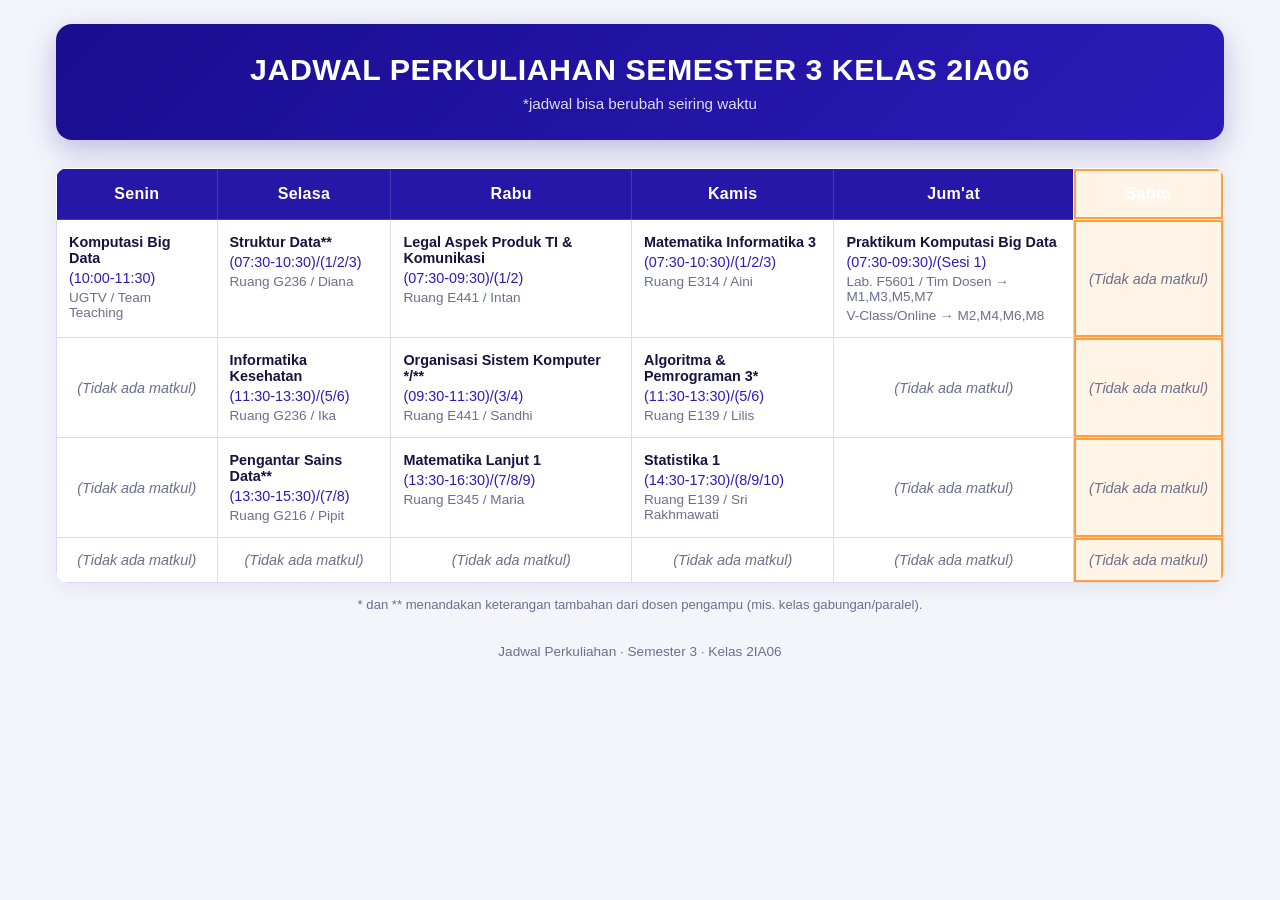
==== index.html @ eb7e52fe "Initial commit via Netlify [skip ci]" ====
<!doctype html>
<html lang="id">
<head>
  <meta charset="UTF-8" />
  <meta name="viewport" content="width=device-width, initial-scale=1.0" />
  <title>Jadwal Perkuliahan Semester 3 - Kelas 2IA06</title>
  <meta name="description" content="Jadwal perkuliahan Semester 3 Kelas 2IA06 - Senin sampai Sabtu" />
  <link rel="stylesheet" href="styles.css" />
</head>
<body>
  <div class="page">
    <header class="hero">
      <h1>JADWAL PERKULIAHAN SEMESTER 3 KELAS 2IA06</h1>
      <p class="hero-note">*jadwal bisa berubah seiring waktu</p>
    </header>

    <main>
      <!-- Desktop / tablet table view -->
      <div class="table-wrap">
        <table class="schedule-table" id="schedule-table">
          <thead>
            <tr>
              <th data-day="senin">Senin</th>
              <th data-day="selasa">Selasa</th>
              <th data-day="rabu">Rabu</th>
              <th data-day="kamis">Kamis</th>
              <th data-day="jumat">Jum'at</th>
              <th data-day="sabtu">Sabtu</th>
            </tr>
          </thead>
          <tbody>
            <tr>
              <td data-day="senin" data-day-label="Senin">
                <div class="course">
                  <span class="course-name">Komputasi Big Data</span>
                  <span class="course-time">(10:00-11:30)</span>
                  <span class="course-room">UGTV / Team Teaching</span>
                </div>
              </td>
              <td data-day="selasa" data-day-label="Selasa">
                <div class="course">
                  <span class="course-name">Struktur Data**</span>
                  <span class="course-time">(07:30-10:30)/(1/2/3)</span>
                  <span class="course-room">Ruang G236 / Diana</span>
                </div>
              </td>
              <td data-day="rabu" data-day-label="Rabu">
                <div class="course">
                  <span class="course-name">Legal Aspek Produk TI &amp; Komunikasi</span>
                  <span class="course-time">(07:30-09:30)/(1/2)</span>
                  <span class="course-room">Ruang E441 / Intan</span>
                </div>
              </td>
              <td data-day="kamis" data-day-label="Kamis">
                <div class="course">
                  <span class="course-name">Matematika Informatika 3</span>
                  <span class="course-time">(07:30-10:30)/(1/2/3)</span>
                  <span class="course-room">Ruang E314 / Aini</span>
                </div>
              </td>
              <td data-day="jumat" data-day-label="Jum'at">
                <div class="course">
                  <span class="course-name">Praktikum Komputasi Big Data</span>
                  <span class="course-time">(07:30-09:30)/(Sesi 1)</span>
                  <span class="course-room">Lab. F5601 / Tim Dosen &rarr; M1,M3,M5,M7</span>
                  <span class="course-room">V-Class/Online &rarr; M2,M4,M6,M8</span>
                </div>
              </td>
              <td data-day="sabtu" data-day-label="Sabtu" class="empty">(Tidak ada matkul)</td>
            </tr>
            <tr>
              <td data-day="senin" data-day-label="Senin" class="empty">(Tidak ada matkul)</td>
              <td data-day="selasa" data-day-label="Selasa">
                <div class="course">
                  <span class="course-name">Informatika Kesehatan</span>
                  <span class="course-time">(11:30-13:30)/(5/6)</span>
                  <span class="course-room">Ruang G236 / Ika</span>
                </div>
              </td>
              <td data-day="rabu" data-day-label="Rabu">
                <div class="course">
                  <span class="course-name">Organisasi Sistem Komputer */**</span>
                  <span class="course-time">(09:30-11:30)/(3/4)</span>
                  <span class="course-room">Ruang E441 / Sandhi</span>
                </div>
              </td>
              <td data-day="kamis" data-day-label="Kamis">
                <div class="course">
                  <span class="course-name">Algoritma &amp; Pemrograman 3*</span>
                  <span class="course-time">(11:30-13:30)/(5/6)</span>
                  <span class="course-room">Ruang E139 / Lilis</span>
                </div>
              </td>
              <td data-day="jumat" data-day-label="Jum'at" class="empty">(Tidak ada matkul)</td>
              <td data-day="sabtu" data-day-label="Sabtu" class="empty">(Tidak ada matkul)</td>
            </tr>
            <tr>
              <td data-day="senin" data-day-label="Senin" class="empty">(Tidak ada matkul)</td>
              <td data-day="selasa" data-day-label="Selasa">
                <div class="course">
                  <span class="course-name">Pengantar Sains Data**</span>
                  <span class="course-time">(13:30-15:30)/(7/8)</span>
                  <span class="course-room">Ruang G216 / Pipit</span>
                </div>
              </td>
              <td data-day="rabu" data-day-label="Rabu">
                <div class="course">
                  <span class="course-name">Matematika Lanjut 1</span>
                  <span class="course-time">(13:30-16:30)/(7/8/9)</span>
                  <span class="course-room">Ruang E345 / Maria</span>
                </div>
              </td>
              <td data-day="kamis" data-day-label="Kamis">
                <div class="course">
                  <span class="course-name">Statistika 1</span>
                  <span class="course-time">(14:30-17:30)/(8/9/10)</span>
                  <span class="course-room">Ruang E139 / Sri Rakhmawati</span>
                </div>
              </td>
              <td data-day="jumat" data-day-label="Jum'at" class="empty">(Tidak ada matkul)</td>
              <td data-day="sabtu" data-day-label="Sabtu" class="empty">(Tidak ada matkul)</td>
            </tr>
            <tr>
              <td data-day="senin" data-day-label="Senin" class="empty">(Tidak ada matkul)</td>
              <td data-day="selasa" data-day-label="Selasa" class="empty">(Tidak ada matkul)</td>
              <td data-day="rabu" data-day-label="Rabu" class="empty">(Tidak ada matkul)</td>
              <td data-day="kamis" data-day-label="Kamis" class="empty">(Tidak ada matkul)</td>
              <td data-day="jumat" data-day-label="Jum'at" class="empty">(Tidak ada matkul)</td>
              <td data-day="sabtu" data-day-label="Sabtu" class="empty">(Tidak ada matkul)</td>
            </tr>
          </tbody>
        </table>
      </div>

      <p class="legend">* dan ** menandakan keterangan tambahan dari dosen pengampu (mis. kelas gabungan/paralel).</p>
    </main>

    <footer class="site-footer">
      <p>Jadwal Perkuliahan &middot; Semester 3 &middot; Kelas 2IA06</p>
    </footer>
  </div>

  <script src="script.js"></script>
</body>
</html>
---- styles.css ----
:root {
  --navy-dark: #1a0d8f;
  --navy: #2a1bb8;
  --navy-header: #2617a8;
  --ink: #17123f;
  --bg: #f4f5fb;
  --card-bg: #ffffff;
  --border: #d9dcef;
  --muted: #6b6f8d;
  --accent: #ff9f43;
  --today-bg: #fff4e6;
  --today-border: #ff9f43;
}

* {
  box-sizing: border-box;
}

body {
  margin: 0;
  font-family: "Segoe UI", Roboto, Helvetica, Arial, sans-serif;
  background: var(--bg);
  color: var(--ink);
}

.page {
  max-width: 1200px;
  margin: 0 auto;
  padding: 24px 16px 60px;
}

.hero {
  background: linear-gradient(135deg, var(--navy-dark), var(--navy));
  color: #fff;
  text-align: center;
  padding: 28px 20px;
  border-radius: 16px;
  box-shadow: 0 10px 30px rgba(26, 13, 143, 0.25);
}

.hero h1 {
  margin: 0 0 8px;
  font-size: clamp(1.1rem, 3vw, 1.9rem);
  letter-spacing: 0.5px;
}

.hero-note {
  margin: 0;
  font-size: 0.95rem;
  opacity: 0.85;
}

.table-wrap {
  margin-top: 28px;
  overflow-x: auto;
  border-radius: 12px;
  box-shadow: 0 4px 20px rgba(20, 15, 80, 0.08);
}

.schedule-table {
  width: 100%;
  border-collapse: collapse;
  background: var(--card-bg);
  min-width: 900px;
}

.schedule-table th {
  background: var(--navy-header);
  color: #fff;
  padding: 16px 12px;
  font-size: 1rem;
  letter-spacing: 0.3px;
  border: 1px solid rgba(255, 255, 255, 0.15);
}

.schedule-table td {
  border: 1px solid var(--border);
  padding: 14px 12px;
  vertical-align: top;
  font-size: 0.9rem;
  min-width: 150px;
}

.schedule-table td.empty {
  text-align: center;
  color: var(--muted);
  font-style: italic;
  vertical-align: middle;
}

.course {
  display: flex;
  flex-direction: column;
  gap: 4px;
}

.course-name {
  font-weight: 600;
  color: var(--ink);
}

.course-time {
  color: var(--navy);
  font-weight: 500;
}

.course-room {
  color: var(--muted);
  font-size: 0.85rem;
}

.schedule-table th.today,
.schedule-table td.today {
  background: var(--today-bg);
  box-shadow: inset 0 0 0 2px var(--today-border);
}

.legend {
  margin-top: 14px;
  font-size: 0.82rem;
  color: var(--muted);
  text-align: center;
}

.site-footer {
  margin-top: 32px;
  text-align: center;
  color: var(--muted);
  font-size: 0.85rem;
}

/* Mobile: stack as cards */
@media (max-width: 720px) {
  .table-wrap {
    overflow-x: visible;
  }

  .schedule-table {
    min-width: 0;
    display: block;
  }

  .schedule-table thead {
    display: none;
  }

  .schedule-table tbody {
    display: block;
  }

  .schedule-table tr {
    display: block;
    margin-bottom: 18px;
  }

  .schedule-table tr:first-child td:first-child {
    border-top-left-radius: 10px;
    border-top-right-radius: 10px;
  }

  .schedule-table td {
    display: block;
    width: 100%;
    border-left: 4px solid var(--navy);
    border-bottom: none;
  }

  .schedule-table td.today {
    border-left-color: var(--today-border);
  }

  .schedule-table td::before {
    content: attr(data-day-label);
    display: block;
    font-weight: 700;
    text-transform: uppercase;
    font-size: 0.72rem;
    letter-spacing: 0.5px;
    color: var(--navy);
    margin-bottom: 6px;
  }

  .schedule-table tr td:last-child {
    border-bottom: 1px solid var(--border);
  }
}
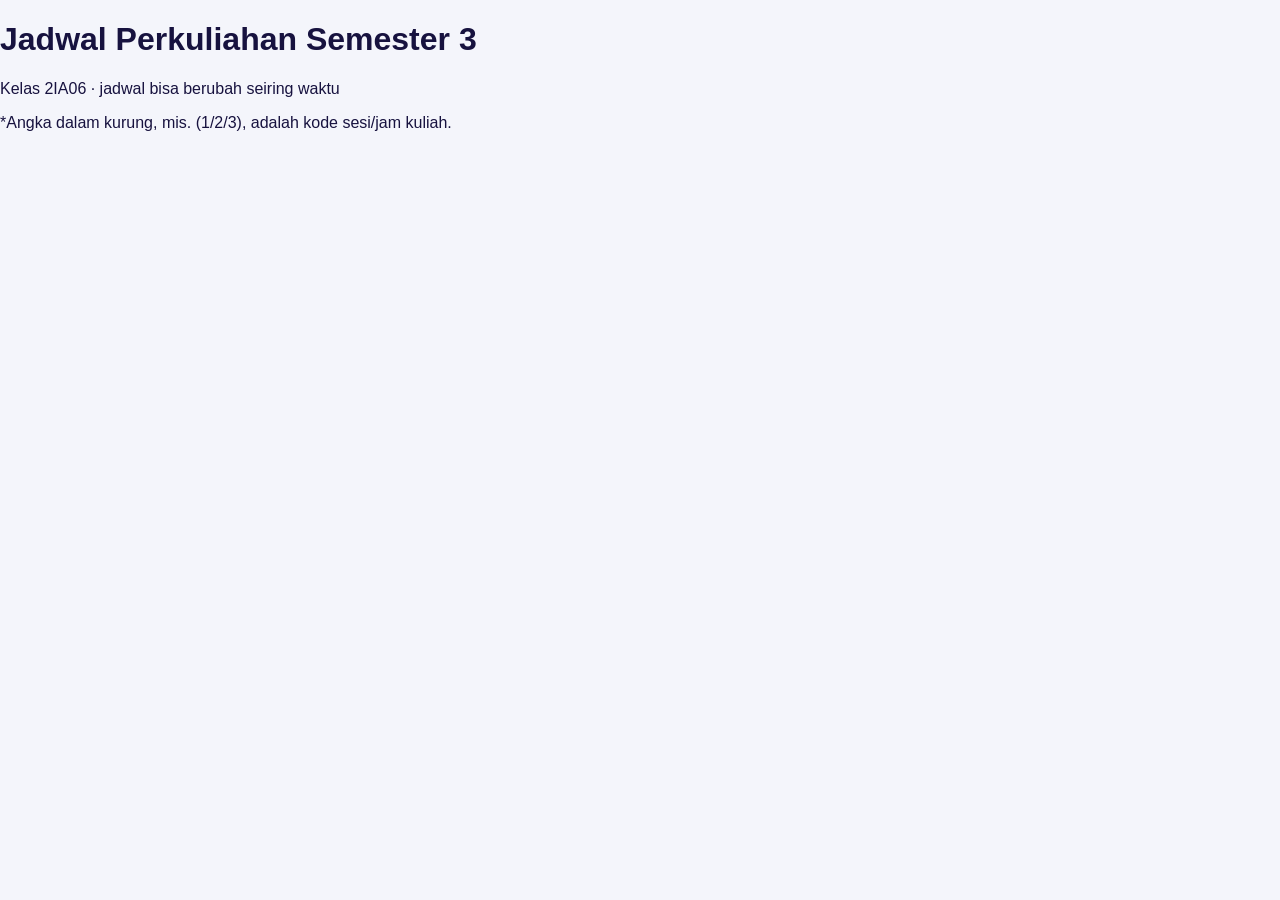
==== commit ad15cae2: "Refactor index.html for improved structure and styling" ====
--- a/index.html
+++ b/index.html
@@ -1,145 +1,32 @@
 <!doctype html>
 <html lang="id">
-<head>
-  <meta charset="UTF-8" />
-  <meta name="viewport" content="width=device-width, initial-scale=1.0" />
-  <title>Jadwal Perkuliahan Semester 3 - Kelas 2IA06</title>
-  <meta name="description" content="Jadwal perkuliahan Semester 3 Kelas 2IA06 - Senin sampai Sabtu" />
-  <link rel="stylesheet" href="styles.css" />
-</head>
-<body>
-  <div class="page">
-    <header class="hero">
-      <h1>JADWAL PERKULIAHAN SEMESTER 3 KELAS 2IA06</h1>
-      <p class="hero-note">*jadwal bisa berubah seiring waktu</p>
+  <head>
+    <meta charset="utf-8" />
+    <meta
+      name="viewport"
+      content="width=device-width, initial-scale=1, viewport-fit=cover"
+    />
+    <title>Jadwal Kuliah Semester 3 – 2IA06</title>
+    <link rel="stylesheet" href="styles.css" />
+    <link
+      href="https://fonts.googleapis.com/css2?family=Figtree:wght@400;500;600;800&display=swap"
+      rel="stylesheet"
+    />
+  </head>
+  <body>
+    <header>
+      <div class="wrap">
+        <h1>Jadwal Perkuliahan Semester 3</h1>
+        <p>Kelas 2IA06 · jadwal bisa berubah seiring waktu</p>
+      </div>
     </header>
-
+    <nav><div class="wrap" id="tabs" role="tablist"></div></nav>
     <main>
-      <!-- Desktop / tablet table view -->
-      <div class="table-wrap">
-        <table class="schedule-table" id="schedule-table">
-          <thead>
-            <tr>
-              <th data-day="senin">Senin</th>
-              <th data-day="selasa">Selasa</th>
-              <th data-day="rabu">Rabu</th>
-              <th data-day="kamis">Kamis</th>
-              <th data-day="jumat">Jum'at</th>
-              <th data-day="sabtu">Sabtu</th>
-            </tr>
-          </thead>
-          <tbody>
-            <tr>
-              <td data-day="senin" data-day-label="Senin">
-                <div class="course">
-                  <span class="course-name">Komputasi Big Data</span>
-                  <span class="course-time">(10:00-11:30)</span>
-                  <span class="course-room">UGTV / Team Teaching</span>
-                </div>
-              </td>
-              <td data-day="selasa" data-day-label="Selasa">
-                <div class="course">
-                  <span class="course-name">Struktur Data**</span>
-                  <span class="course-time">(07:30-10:30)/(1/2/3)</span>
-                  <span class="course-room">Ruang G236 / Diana</span>
-                </div>
-              </td>
-              <td data-day="rabu" data-day-label="Rabu">
-                <div class="course">
-                  <span class="course-name">Legal Aspek Produk TI &amp; Komunikasi</span>
-                  <span class="course-time">(07:30-09:30)/(1/2)</span>
-                  <span class="course-room">Ruang E441 / Intan</span>
-                </div>
-              </td>
-              <td data-day="kamis" data-day-label="Kamis">
-                <div class="course">
-                  <span class="course-name">Matematika Informatika 3</span>
-                  <span class="course-time">(07:30-10:30)/(1/2/3)</span>
-                  <span class="course-room">Ruang E314 / Aini</span>
-                </div>
-              </td>
-              <td data-day="jumat" data-day-label="Jum'at">
-                <div class="course">
-                  <span class="course-name">Praktikum Komputasi Big Data</span>
-                  <span class="course-time">(07:30-09:30)/(Sesi 1)</span>
-                  <span class="course-room">Lab. F5601 / Tim Dosen &rarr; M1,M3,M5,M7</span>
-                  <span class="course-room">V-Class/Online &rarr; M2,M4,M6,M8</span>
-                </div>
-              </td>
-              <td data-day="sabtu" data-day-label="Sabtu" class="empty">(Tidak ada matkul)</td>
-            </tr>
-            <tr>
-              <td data-day="senin" data-day-label="Senin" class="empty">(Tidak ada matkul)</td>
-              <td data-day="selasa" data-day-label="Selasa">
-                <div class="course">
-                  <span class="course-name">Informatika Kesehatan</span>
-                  <span class="course-time">(11:30-13:30)/(5/6)</span>
-                  <span class="course-room">Ruang G236 / Ika</span>
-                </div>
-              </td>
-              <td data-day="rabu" data-day-label="Rabu">
-                <div class="course">
-                  <span class="course-name">Organisasi Sistem Komputer */**</span>
-                  <span class="course-time">(09:30-11:30)/(3/4)</span>
-                  <span class="course-room">Ruang E441 / Sandhi</span>
-                </div>
-              </td>
-              <td data-day="kamis" data-day-label="Kamis">
-                <div class="course">
-                  <span class="course-name">Algoritma &amp; Pemrograman 3*</span>
-                  <span class="course-time">(11:30-13:30)/(5/6)</span>
-                  <span class="course-room">Ruang E139 / Lilis</span>
-                </div>
-              </td>
-              <td data-day="jumat" data-day-label="Jum'at" class="empty">(Tidak ada matkul)</td>
-              <td data-day="sabtu" data-day-label="Sabtu" class="empty">(Tidak ada matkul)</td>
-            </tr>
-            <tr>
-              <td data-day="senin" data-day-label="Senin" class="empty">(Tidak ada matkul)</td>
-              <td data-day="selasa" data-day-label="Selasa">
-                <div class="course">
-                  <span class="course-name">Pengantar Sains Data**</span>
-                  <span class="course-time">(13:30-15:30)/(7/8)</span>
-                  <span class="course-room">Ruang G216 / Pipit</span>
-                </div>
-              </td>
-              <td data-day="rabu" data-day-label="Rabu">
-                <div class="course">
-                  <span class="course-name">Matematika Lanjut 1</span>
-                  <span class="course-time">(13:30-16:30)/(7/8/9)</span>
-                  <span class="course-room">Ruang E345 / Maria</span>
-                </div>
-              </td>
-              <td data-day="kamis" data-day-label="Kamis">
-                <div class="course">
-                  <span class="course-name">Statistika 1</span>
-                  <span class="course-time">(14:30-17:30)/(8/9/10)</span>
-                  <span class="course-room">Ruang E139 / Sri Rakhmawati</span>
-                </div>
-              </td>
-              <td data-day="jumat" data-day-label="Jum'at" class="empty">(Tidak ada matkul)</td>
-              <td data-day="sabtu" data-day-label="Sabtu" class="empty">(Tidak ada matkul)</td>
-            </tr>
-            <tr>
-              <td data-day="senin" data-day-label="Senin" class="empty">(Tidak ada matkul)</td>
-              <td data-day="selasa" data-day-label="Selasa" class="empty">(Tidak ada matkul)</td>
-              <td data-day="rabu" data-day-label="Rabu" class="empty">(Tidak ada matkul)</td>
-              <td data-day="kamis" data-day-label="Kamis" class="empty">(Tidak ada matkul)</td>
-              <td data-day="jumat" data-day-label="Jum'at" class="empty">(Tidak ada matkul)</td>
-              <td data-day="sabtu" data-day-label="Sabtu" class="empty">(Tidak ada matkul)</td>
-            </tr>
-          </tbody>
-        </table>
-      </div>
-
-      <p class="legend">* dan ** menandakan keterangan tambahan dari dosen pengampu (mis. kelas gabungan/paralel).</p>
+      <div class="wrap" id="out"></div>
+      <p class="wrap note">
+        *Angka dalam kurung, mis. (1/2/3), adalah kode sesi/jam kuliah.
+      </p>
     </main>
-
-    <footer class="site-footer">
-      <p>Jadwal Perkuliahan &middot; Semester 3 &middot; Kelas 2IA06</p>
-    </footer>
-  </div>
-
-  <script src="script.js"></script>
-</body>
+    <script src="script.js"></script>
+  </body>
 </html>
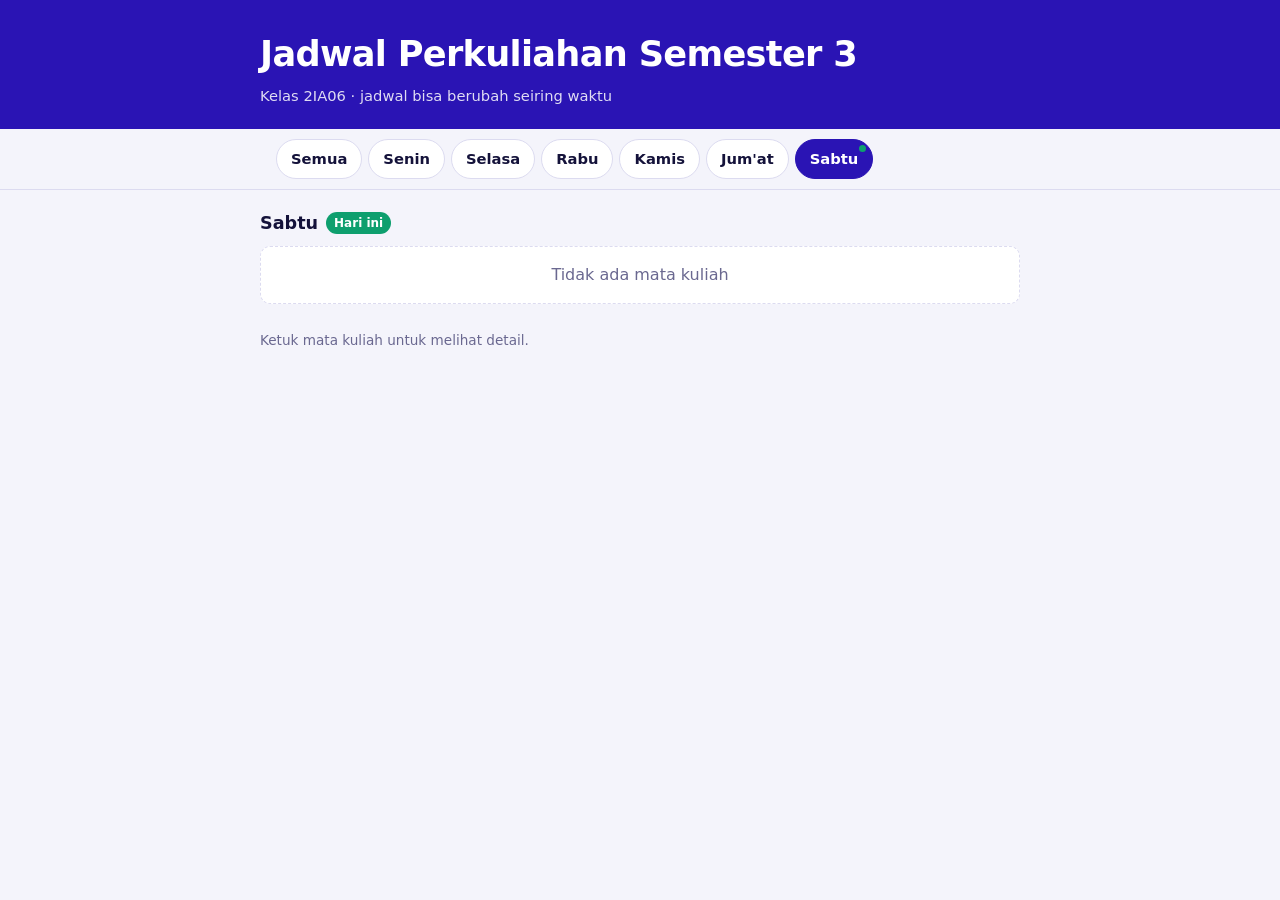
==== commit d4d524ae: "Modify session code instruction in index.html Updated instructional text in the paragraph." ====
--- a/index.html
+++ b/index.html
@@ -24,7 +24,7 @@
     <main>
       <div class="wrap" id="out"></div>
       <p class="wrap note">
-        *Angka dalam kurung, mis. (1/2/3), adalah kode sesi/jam kuliah.
+        Ketuk mata kuliah untuk melihat detail.
       </p>
     </main>
     <script src="script.js"></script>
--- a/styles.css
+++ b/styles.css
@@ -1,186 +1,209 @@
 :root {
-  --navy-dark: #1a0d8f;
-  --navy: #2a1bb8;
-  --navy-header: #2617a8;
-  --ink: #17123f;
-  --bg: #f4f5fb;
-  --card-bg: #ffffff;
-  --border: #d9dcef;
-  --muted: #6b6f8d;
-  --accent: #ff9f43;
-  --today-bg: #fff4e6;
-  --today-border: #ff9f43;
-}
-
+  --bg: #f4f4fb;
+  --card: #fff;
+  --ink: #14123a;
+  --mute: #6a6890;
+  --line: #dcdbf0;
+  --brand: #2a14b4;
+  --brand-ink: #fff;
+  --soft: #e7e4fb;
+  --now: #0e9f6e;
+  box-sizing: border-box;
+  padding-top: env(safe-area-inset-top, 0px);
+  padding-bottom: env(safe-area-inset-bottom, 0px);
+}
+@media (prefers-color-scheme: dark) {
+  :root:not([data-theme="light"]) {
+    --bg: #0f0e26;
+    --card: #191840;
+    --ink: #eeedff;
+    --mute: #a4a2d0;
+    --line: #2e2c66;
+    --brand: #7f70ff;
+    --brand-ink: #0f0e26;
+    --soft: #25235a;
+    --now: #34d399;
+  }
+}
+:root[data-theme="dark"] {
+  --bg: #0f0e26;
+  --card: #191840;
+  --ink: #eeedff;
+  --mute: #a4a2d0;
+  --line: #2e2c66;
+  --brand: #7f70ff;
+  --brand-ink: #0f0e26;
+  --soft: #25235a;
+  --now: #34d399;
+}
 * {
   box-sizing: border-box;
 }
-
+html {
+  scroll-padding-top: env(safe-area-inset-top, 0px);
+}
 body {
   margin: 0;
-  font-family: "Segoe UI", Roboto, Helvetica, Arial, sans-serif;
   background: var(--bg);
   color: var(--ink);
-}
-
-.page {
-  max-width: 1200px;
+  font-family:
+    Figtree,
+    system-ui,
+    -apple-system,
+    "Segoe UI",
+    sans-serif;
+  line-height: 1.5;
+}
+header {
+  background: var(--brand);
+  color: var(--brand-ink);
+  padding: 28px 20px 22px;
+}
+.wrap {
+  max-width: 760px;
   margin: 0 auto;
-  padding: 24px 16px 60px;
-}
-
-.hero {
-  background: linear-gradient(135deg, var(--navy-dark), var(--navy));
+}
+h1 {
+  margin: 0;
+  font-size: clamp(1.5rem, 5vw, 2.2rem);
+  font-weight: 800;
+  letter-spacing: -0.02em;
+}
+header p {
+  margin: 4px 0 0;
+  opacity: 0.85;
+  font-size: 0.92rem;
+}
+nav {
+  position: sticky;
+  top: env(safe-area-inset-top, 0px);
+  background: var(--bg);
+  border-bottom: 1px solid var(--line);
+  z-index: 5;
+}
+nav .wrap {
+  display: flex;
+  gap: 6px;
+  overflow-x: auto;
+  padding: 10px 16px;
+}
+nav button {
+  flex: 0 0 auto;
+  border: 1px solid var(--line);
+  background: var(--card);
+  color: var(--ink);
+  font: inherit;
+  font-weight: 600;
+  font-size: 0.92rem;
+  padding: 8px 14px;
+  border-radius: 999px;
+  cursor: pointer;
+  position: relative;
+}
+nav button[aria-selected="true"] {
+  background: var(--brand);
+  color: var(--brand-ink);
+  border-color: var(--brand);
+}
+nav button.today::after {
+  content: "";
+  position: absolute;
+  top: 5px;
+  right: 6px;
+  width: 7px;
+  height: 7px;
+  border-radius: 50%;
+  background: var(--now);
+}
+button:focus-visible {
+  outline: 3px solid var(--now);
+  outline-offset: 2px;
+}
+main {
+  padding: 20px 16px 48px;
+}
+.day {
+  margin-bottom: 26px;
+}
+.day h2 {
+  font-size: 1.1rem;
+  margin: 0 0 10px;
+  display: flex;
+  align-items: center;
+  gap: 8px;
+}
+.badge {
+  font-size: 0.75rem;
+  font-weight: 600;
+  background: var(--now);
   color: #fff;
+  padding: 2px 8px;
+  border-radius: 999px;
+}
+.item {
+  display: grid;
+  grid-template-columns: 92px 1fr;
+  gap: 14px;
+  background: var(--card);
+  border: 1px solid var(--line);
+  border-left: 5px solid var(--brand);
+  border-radius: 10px;
+  padding: 14px 16px;
+  margin-bottom: 10px;
+}
+.item.live {
+  border-left-color: var(--now);
+  box-shadow: 0 0 0 2px var(--now);
+}
+.time {
+  font-weight: 800;
+  font-size: 1.05rem;
+  line-height: 1.25;
+}
+.time small {
+  display: block;
+  font-weight: 500;
+  color: var(--mute);
+  font-size: 0.8rem;
+}
+.name {
+  font-weight: 800;
+  font-size: 1.02rem;
+}
+.meta {
+  color: var(--mute);
+  font-size: 0.9rem;
+  margin-top: 2px;
+}
+.tags {
+  display: flex;
+  flex-wrap: wrap;
+  gap: 6px;
+  margin-top: 8px;
+}
+.tag {
+  background: var(--soft);
+  border-radius: 6px;
+  padding: 2px 8px;
+  font-size: 0.8rem;
+  font-weight: 600;
+}
+.empty {
+  color: var(--mute);
+  background: var(--card);
+  border: 1px dashed var(--line);
+  border-radius: 10px;
+  padding: 16px;
   text-align: center;
-  padding: 28px 20px;
-  border-radius: 16px;
-  box-shadow: 0 10px 30px rgba(26, 13, 143, 0.25);
-}
-
-.hero h1 {
-  margin: 0 0 8px;
-  font-size: clamp(1.1rem, 3vw, 1.9rem);
-  letter-spacing: 0.5px;
-}
-
-.hero-note {
-  margin: 0;
-  font-size: 0.95rem;
-  opacity: 0.85;
-}
-
-.table-wrap {
-  margin-top: 28px;
-  overflow-x: auto;
-  border-radius: 12px;
-  box-shadow: 0 4px 20px rgba(20, 15, 80, 0.08);
-}
-
-.schedule-table {
-  width: 100%;
-  border-collapse: collapse;
-  background: var(--card-bg);
-  min-width: 900px;
-}
-
-.schedule-table th {
-  background: var(--navy-header);
-  color: #fff;
-  padding: 16px 12px;
-  font-size: 1rem;
-  letter-spacing: 0.3px;
-  border: 1px solid rgba(255, 255, 255, 0.15);
-}
-
-.schedule-table td {
-  border: 1px solid var(--border);
-  padding: 14px 12px;
-  vertical-align: top;
-  font-size: 0.9rem;
-  min-width: 150px;
-}
-
-.schedule-table td.empty {
-  text-align: center;
-  color: var(--muted);
-  font-style: italic;
-  vertical-align: middle;
-}
-
-.course {
-  display: flex;
-  flex-direction: column;
-  gap: 4px;
-}
-
-.course-name {
-  font-weight: 600;
-  color: var(--ink);
-}
-
-.course-time {
-  color: var(--navy);
-  font-weight: 500;
-}
-
-.course-room {
-  color: var(--muted);
+}
+.note {
+  color: var(--mute);
   font-size: 0.85rem;
-}
-
-.schedule-table th.today,
-.schedule-table td.today {
-  background: var(--today-bg);
-  box-shadow: inset 0 0 0 2px var(--today-border);
-}
-
-.legend {
-  margin-top: 14px;
-  font-size: 0.82rem;
-  color: var(--muted);
-  text-align: center;
-}
-
-.site-footer {
-  margin-top: 32px;
-  text-align: center;
-  color: var(--muted);
-  font-size: 0.85rem;
-}
-
-/* Mobile: stack as cards */
-@media (max-width: 720px) {
-  .table-wrap {
-    overflow-x: visible;
+  margin-top: 8px;
+}
+@media (max-width: 420px) {
+  .item {
+    grid-template-columns: 1fr;
+    gap: 6px;
   }
-
-  .schedule-table {
-    min-width: 0;
-    display: block;
-  }
-
-  .schedule-table thead {
-    display: none;
-  }
-
-  .schedule-table tbody {
-    display: block;
-  }
-
-  .schedule-table tr {
-    display: block;
-    margin-bottom: 18px;
-  }
-
-  .schedule-table tr:first-child td:first-child {
-    border-top-left-radius: 10px;
-    border-top-right-radius: 10px;
-  }
-
-  .schedule-table td {
-    display: block;
-    width: 100%;
-    border-left: 4px solid var(--navy);
-    border-bottom: none;
-  }
-
-  .schedule-table td.today {
-    border-left-color: var(--today-border);
-  }
-
-  .schedule-table td::before {
-    content: attr(data-day-label);
-    display: block;
-    font-weight: 700;
-    text-transform: uppercase;
-    font-size: 0.72rem;
-    letter-spacing: 0.5px;
-    color: var(--navy);
-    margin-bottom: 6px;
-  }
-
-  .schedule-table tr td:last-child {
-    border-bottom: 1px solid var(--border);
-  }
-}
+}
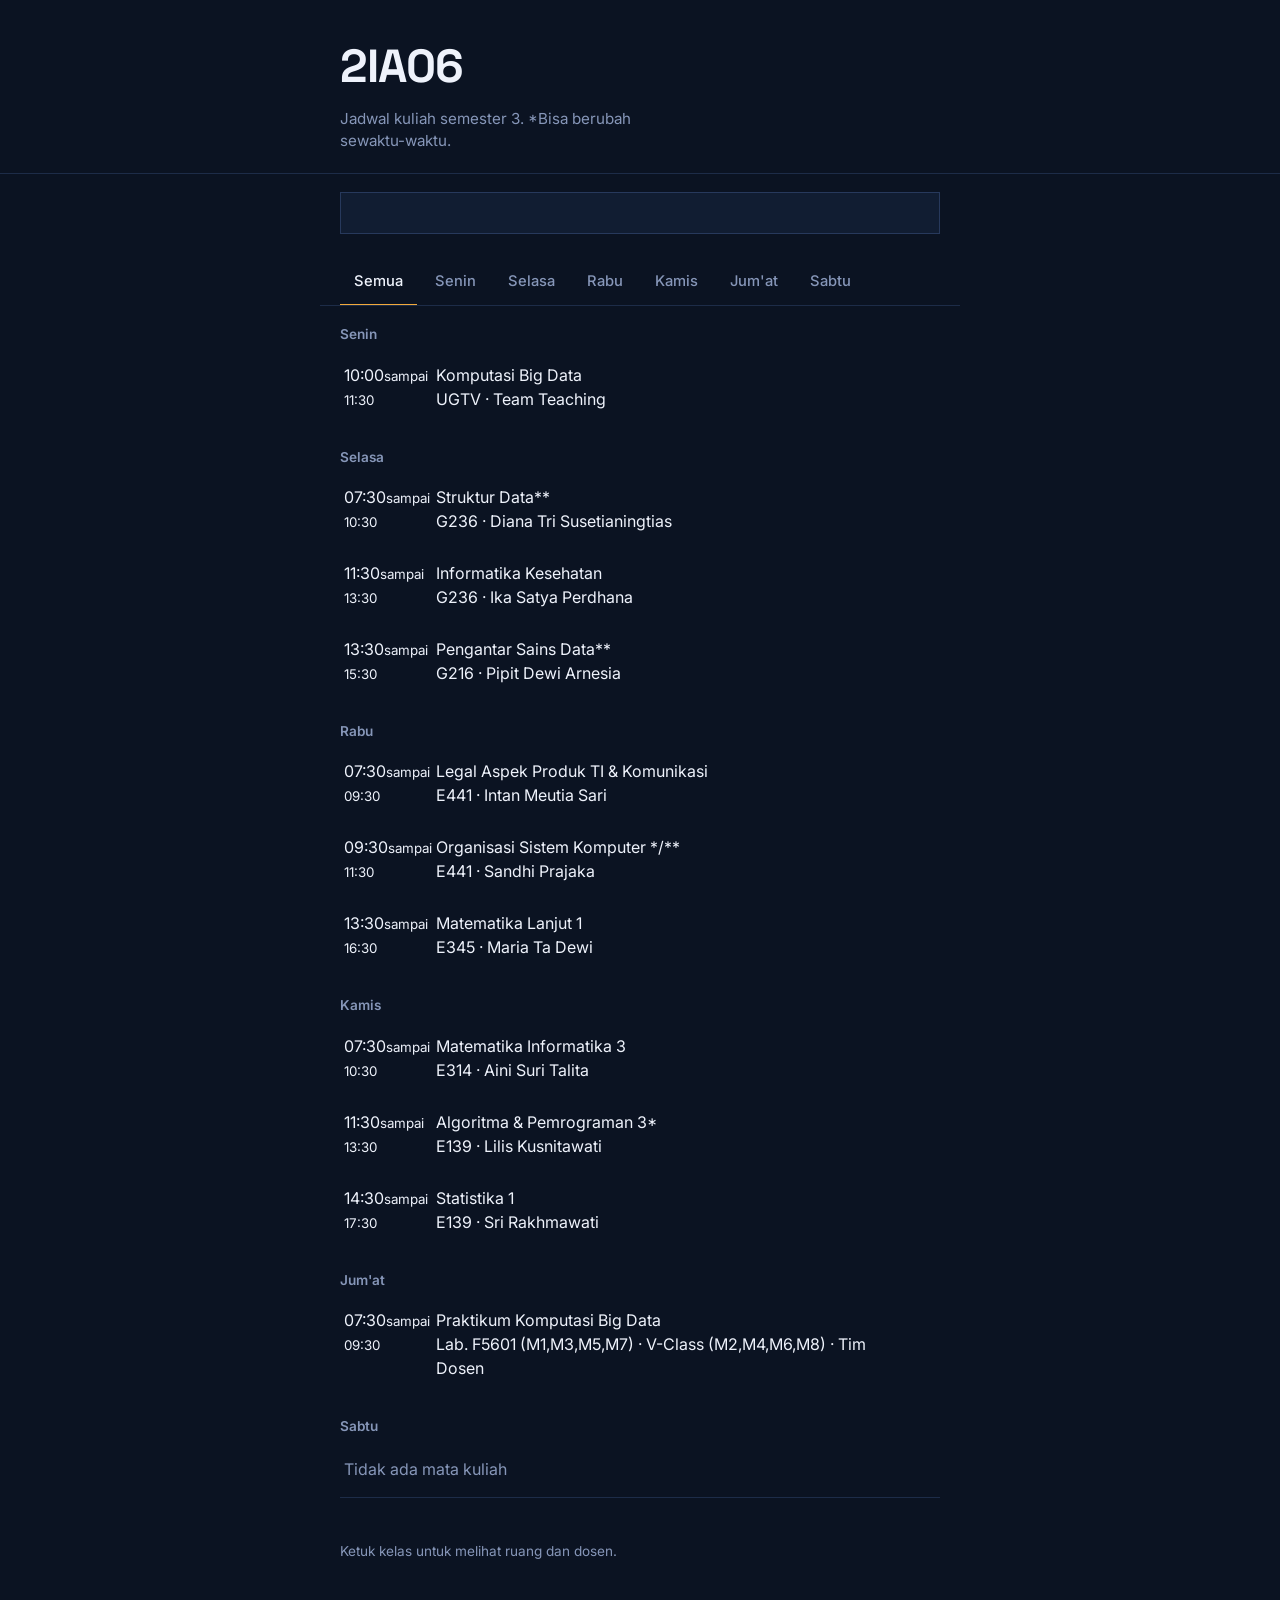
==== commit ce6869a8: "Update title and structure of index.html" ====
--- a/index.html
+++ b/index.html
@@ -6,27 +6,36 @@
       name="viewport"
       content="width=device-width, initial-scale=1, viewport-fit=cover"
     />
-    <title>Jadwal Kuliah Semester 3 – 2IA06</title>
+    <title>2IA06 · Jadwal Kuliah Semester 3</title>
     <link rel="stylesheet" href="styles.css" />
+    <link rel="preconnect" href="https://fonts.googleapis.com" />
     <link
-      href="https://fonts.googleapis.com/css2?family=Figtree:wght@400;500;600;800&display=swap"
+      href="https://fonts.googleapis.com/css2?family=Space+Grotesk:wght@500;600;700&family=Inter:wght@400;500;600&display=swap"
       rel="stylesheet"
     />
   </head>
   <body>
-    <header>
+    <header class="masthead">
       <div class="wrap">
-        <h1>Jadwal Perkuliahan Semester 3</h1>
-        <p>Kelas 2IA06 · jadwal bisa berubah seiring waktu</p>
+        <h1>2IA06</h1>
+        <p class="sub">Jadwal kuliah semester 3. *Bisa berubah sewaktu-waktu.</p>
       </div>
     </header>
-    <nav><div class="wrap" id="tabs" role="tablist"></div></nav>
-    <main>
-      <div class="wrap" id="out"></div>
-      <p class="wrap note">
-        Ketuk mata kuliah untuk melihat detail.
-      </p>
+
+    <section class="wrap" aria-live="polite">
+      <div class="board-now" id="now"></div>
+    </section>
+
+    <nav class="days wrap" id="tabs" role="tablist"></nav>
+
+    <main class="wrap">
+      <div id="out"></div>
     </main>
+
+    <footer class="wrap foot">
+      <p>Ketuk kelas untuk melihat ruang dan dosen.</p>
+    </footer>
+
     <script src="script.js"></script>
   </body>
 </html>
--- a/styles.css
+++ b/styles.css
@@ -1,41 +1,19 @@
 :root {
-  --bg: #f4f4fb;
-  --card: #fff;
-  --ink: #14123a;
-  --mute: #6a6890;
-  --line: #dcdbf0;
-  --brand: #2a14b4;
-  --brand-ink: #fff;
-  --soft: #e7e4fb;
-  --now: #0e9f6e;
+  --ground: #0b1322;
+  --panel: #111d32;
+  --panel-2: #16233c;
+  --line: #27395c;
+  --line-soft: #1d2c48;
+  --ink: #eef2fb;
+  --mute: #8696b8;
+  --amber: #f2a93b;
+  --amber-ink: #1a1304;
+
+  color-scheme: dark;
   box-sizing: border-box;
   padding-top: env(safe-area-inset-top, 0px);
   padding-bottom: env(safe-area-inset-bottom, 0px);
 }
-@media (prefers-color-scheme: dark) {
-  :root:not([data-theme="light"]) {
-    --bg: #0f0e26;
-    --card: #191840;
-    --ink: #eeedff;
-    --mute: #a4a2d0;
-    --line: #2e2c66;
-    --brand: #7f70ff;
-    --brand-ink: #0f0e26;
-    --soft: #25235a;
-    --now: #34d399;
-  }
-}
-:root[data-theme="dark"] {
-  --bg: #0f0e26;
-  --card: #191840;
-  --ink: #eeedff;
-  --mute: #a4a2d0;
-  --line: #2e2c66;
-  --brand: #7f70ff;
-  --brand-ink: #0f0e26;
-  --soft: #25235a;
-  --now: #34d399;
-}
 * {
   box-sizing: border-box;
 }
@@ -44,166 +22,313 @@
 }
 body {
   margin: 0;
-  background: var(--bg);
+  background: var(--ground);
   color: var(--ink);
-  font-family:
-    Figtree,
-    system-ui,
-    -apple-system,
-    "Segoe UI",
-    sans-serif;
+  font-family: "Inter", system-ui, -apple-system, "Segoe UI", sans-serif;
   line-height: 1.5;
-}
-header {
-  background: var(--brand);
-  color: var(--brand-ink);
-  padding: 28px 20px 22px;
+  -webkit-font-smoothing: antialiased;
 }
 .wrap {
-  max-width: 760px;
+  max-width: 640px;
   margin: 0 auto;
-}
-h1 {
-  margin: 0;
-  font-size: clamp(1.5rem, 5vw, 2.2rem);
-  font-weight: 800;
+  padding-left: 20px;
+  padding-right: 20px;
+}
+
+/* ---------- Header ---------- */
+.masthead {
+  padding: 32px 0 20px;
+  border-bottom: 1px solid var(--line-soft);
+}
+.masthead h1 {
+  margin: 0;
+  font-family: "Space Grotesk", "Inter", sans-serif;
+  font-weight: 700;
+  font-size: clamp(2.2rem, 9vw, 2.9rem);
   letter-spacing: -0.02em;
 }
-header p {
-  margin: 4px 0 0;
-  opacity: 0.85;
+.masthead .sub {
+  margin: 6px 0 0;
+  color: var(--mute);
+  font-size: 0.95rem;
+  max-width: 34ch;
+}
+
+/* ---------- Pemilih nama ---------- */
+.who {
+  margin-top: 18px;
+}
+.who label {
+  display: block;
+  font-size: 0.82rem;
+  color: var(--mute);
+  margin-bottom: 6px;
+}
+.who select {
+  width: 100%;
+  background: var(--panel);
+  color: var(--ink);
+  border: 1px solid var(--line);
+  border-radius: 0;
+  font: inherit;
+  font-size: 0.95rem;
+  padding: 11px 12px;
+}
+.who select:focus-visible {
+  outline: 2px solid var(--amber);
+  outline-offset: 2px;
+}
+.who-hint {
+  margin: 8px 0 0;
+  color: var(--mute);
+  font-size: 0.85rem;
+}
+
+/* ---------- Papan "sekarang" (hero) ---------- */
+.board-now {
+  margin-top: 18px;
+  background: var(--panel);
+  border: 1px solid var(--line);
+  padding: 20px;
+}
+.now-status {
+  font-size: 0.85rem;
+  color: var(--mute);
+  margin: 0 0 10px;
+}
+.now-status.is-live {
+  color: var(--amber);
+  font-weight: 600;
+}
+.now-name {
+  font-family: "Space Grotesk", sans-serif;
+  font-weight: 600;
+  font-size: 1.15rem;
+  margin: 0 0 10px;
+}
+.now-time {
+  display: flex;
+  align-items: baseline;
+  gap: 10px;
+  font-family: "Space Grotesk", sans-serif;
+  font-weight: 700;
+  font-size: clamp(2rem, 9vw, 2.6rem);
+  font-variant-numeric: tabular-nums;
+  letter-spacing: -0.01em;
+}
+.now-time .arrow {
+  color: var(--mute);
+  font-weight: 500;
+  font-size: 1.3rem;
+}
+.now-meta {
+  margin-top: 10px;
+  color: var(--mute);
   font-size: 0.92rem;
 }
-nav {
-  position: sticky;
-  top: env(safe-area-inset-top, 0px);
-  background: var(--bg);
-  border-bottom: 1px solid var(--line);
-  z-index: 5;
-}
-nav .wrap {
+.now-meta b {
+  color: var(--ink);
+  font-weight: 600;
+}
+.now-empty {
+  color: var(--mute);
+  font-size: 1rem;
+  padding: 6px 0;
+}
+
+/* ---------- Tab hari ---------- */
+.days {
   display: flex;
-  gap: 6px;
+  gap: 4px;
   overflow-x: auto;
-  padding: 10px 16px;
-}
-nav button {
+  margin-top: 26px;
+  border-bottom: 1px solid var(--line-soft);
+}
+.days button {
+  position: relative;
   flex: 0 0 auto;
-  border: 1px solid var(--line);
-  background: var(--card);
+  background: none;
+  border: none;
+  color: var(--mute);
+  font: inherit;
+  font-weight: 500;
+  font-size: 0.92rem;
+  padding: 10px 14px 12px;
+  cursor: pointer;
+  border-bottom: 2px solid transparent;
+  margin-bottom: -1px;
+}
+.days button[aria-selected="true"] {
   color: var(--ink);
-  font: inherit;
-  font-weight: 600;
-  font-size: 0.92rem;
-  padding: 8px 14px;
-  border-radius: 999px;
-  cursor: pointer;
-  position: relative;
-}
-nav button[aria-selected="true"] {
-  background: var(--brand);
-  color: var(--brand-ink);
-  border-color: var(--brand);
-}
-nav button.today::after {
+  border-bottom-color: var(--amber);
+}
+.days button.today::before {
   content: "";
   position: absolute;
-  top: 5px;
+  top: 7px;
   right: 6px;
-  width: 7px;
-  height: 7px;
+  width: 5px;
+  height: 5px;
   border-radius: 50%;
-  background: var(--now);
-}
-button:focus-visible {
-  outline: 3px solid var(--now);
+  background: var(--amber);
+}
+button:focus-visible,
+summary:focus-visible {
+  outline: 2px solid var(--amber);
   outline-offset: 2px;
 }
-main {
-  padding: 20px 16px 48px;
-}
+
+/* ---------- Daftar kelas ---------- */
 .day {
-  margin-bottom: 26px;
+  margin-bottom: 8px;
 }
 .day h2 {
-  font-size: 1.1rem;
-  margin: 0 0 10px;
-  display: flex;
-  align-items: center;
-  gap: 8px;
-}
-.badge {
-  font-size: 0.75rem;
-  font-weight: 600;
-  background: var(--now);
-  color: #fff;
-  padding: 2px 8px;
-  border-radius: 999px;
-}
-.item {
+  font-size: 0.85rem;
+  font-weight: 600;
+  color: var(--mute);
+  margin: 22px 0 4px;
+}
+.day:first-child h2 {
+  margin-top: 18px;
+}
+
+details.row {
+  border-bottom: 1px solid var(--line-soft);
+}
+details.row.row-live {
+  background: var(--panel-2);
+  border-bottom-color: var(--line);
+}
+details.row.row-live summary {
+  box-shadow: inset 3px 0 0 var(--amber);
+}
+
+summary {
+  list-style: none;
+  cursor: pointer;
   display: grid;
-  grid-template-columns: 92px 1fr;
+  grid-template-columns: 78px 1fr 16px;
+  align-items: start;
   gap: 14px;
-  background: var(--card);
-  border: 1px solid var(--line);
-  border-left: 5px solid var(--brand);
-  border-radius: 10px;
-  padding: 14px 16px;
-  margin-bottom: 10px;
-}
-.item.live {
-  border-left-color: var(--now);
-  box-shadow: 0 0 0 2px var(--now);
-}
-.time {
-  font-weight: 800;
-  font-size: 1.05rem;
-  line-height: 1.25;
-}
-.time small {
-  display: block;
-  font-weight: 500;
-  color: var(--mute);
-  font-size: 0.8rem;
-}
-.name {
-  font-weight: 800;
-  font-size: 1.02rem;
-}
-.meta {
-  color: var(--mute);
-  font-size: 0.9rem;
+  padding: 14px 4px;
+}
+summary::-webkit-details-marker {
+  display: none;
+}
+.row-time {
+  font-family: "Space Grotesk", sans-serif;
+  font-weight: 600;
+  font-size: 0.98rem;
+  font-variant-numeric: tabular-nums;
+  padding-top: 1px;
+}
+.row-time small {
+  display: block;
+  font-family: "Inter", sans-serif;
+  font-weight: 400;
+  color: var(--mute);
+  font-size: 0.78rem;
   margin-top: 2px;
 }
-.tags {
-  display: flex;
-  flex-wrap: wrap;
-  gap: 6px;
-  margin-top: 8px;
-}
-.tag {
-  background: var(--soft);
-  border-radius: 6px;
-  padding: 2px 8px;
-  font-size: 0.8rem;
-  font-weight: 600;
-}
+.row-name {
+  font-weight: 600;
+  font-size: 1rem;
+}
+.row-meta {
+  display: block;
+  color: var(--mute);
+  font-size: 0.88rem;
+  margin-top: 3px;
+}
+.tag-live {
+  color: var(--amber);
+  font-weight: 600;
+}
+.row-chev {
+  width: 8px;
+  height: 8px;
+  margin-top: 6px;
+  border-right: 2px solid var(--mute);
+  border-bottom: 2px solid var(--mute);
+  transform: rotate(45deg);
+  transition: transform 0.15s ease;
+}
+details[open] .row-chev {
+  transform: rotate(-135deg);
+  margin-top: 10px;
+}
+
+/* ---------- Detail (tiket) ---------- */
+.detail {
+  padding: 2px 4px 18px 92px;
+}
+.detail dl {
+  margin: 0;
+  display: grid;
+  grid-template-columns: 90px 1fr;
+  gap: 9px 14px;
+  font-size: 0.92rem;
+}
+.detail dt {
+  color: var(--mute);
+}
+.detail dd {
+  margin: 0;
+}
+.loc {
+  padding: 8px 0;
+  border-top: 1px dashed var(--line);
+}
+.loc:first-child {
+  border-top: none;
+  padding-top: 0;
+}
+.loc b {
+  display: block;
+  font-weight: 600;
+}
+.loc span {
+  color: var(--mute);
+  font-size: 0.85rem;
+}
+
+.names {
+  margin: 0;
+  padding-left: 22px;
+}
+.names li {
+  padding: 3px 0;
+}
+.names li span {
+  display: block;
+  color: var(--mute);
+  font-size: 0.78rem;
+  font-variant-numeric: tabular-nums;
+}
+
 .empty {
-  color: var(--mute);
-  background: var(--card);
-  border: 1px dashed var(--line);
-  border-radius: 10px;
-  padding: 16px;
-  text-align: center;
-}
-.note {
-  color: var(--mute);
-  font-size: 0.85rem;
-  margin-top: 8px;
-}
-@media (max-width: 420px) {
-  .item {
-    grid-template-columns: 1fr;
-    gap: 6px;
+  padding: 16px 4px;
+  color: var(--mute);
+  border-bottom: 1px solid var(--line-soft);
+}
+
+.foot {
+  padding: 22px 20px 44px;
+  color: var(--mute);
+  font-size: 0.85rem;
+}
+
+@media (max-width: 460px) {
+  summary {
+    grid-template-columns: 64px 1fr 16px;
   }
-}
+  .detail {
+    padding-left: 78px;
+  }
+}
+
+@media (prefers-reduced-motion: reduce) {
+  .row-chev {
+    transition: none;
+  }
+}
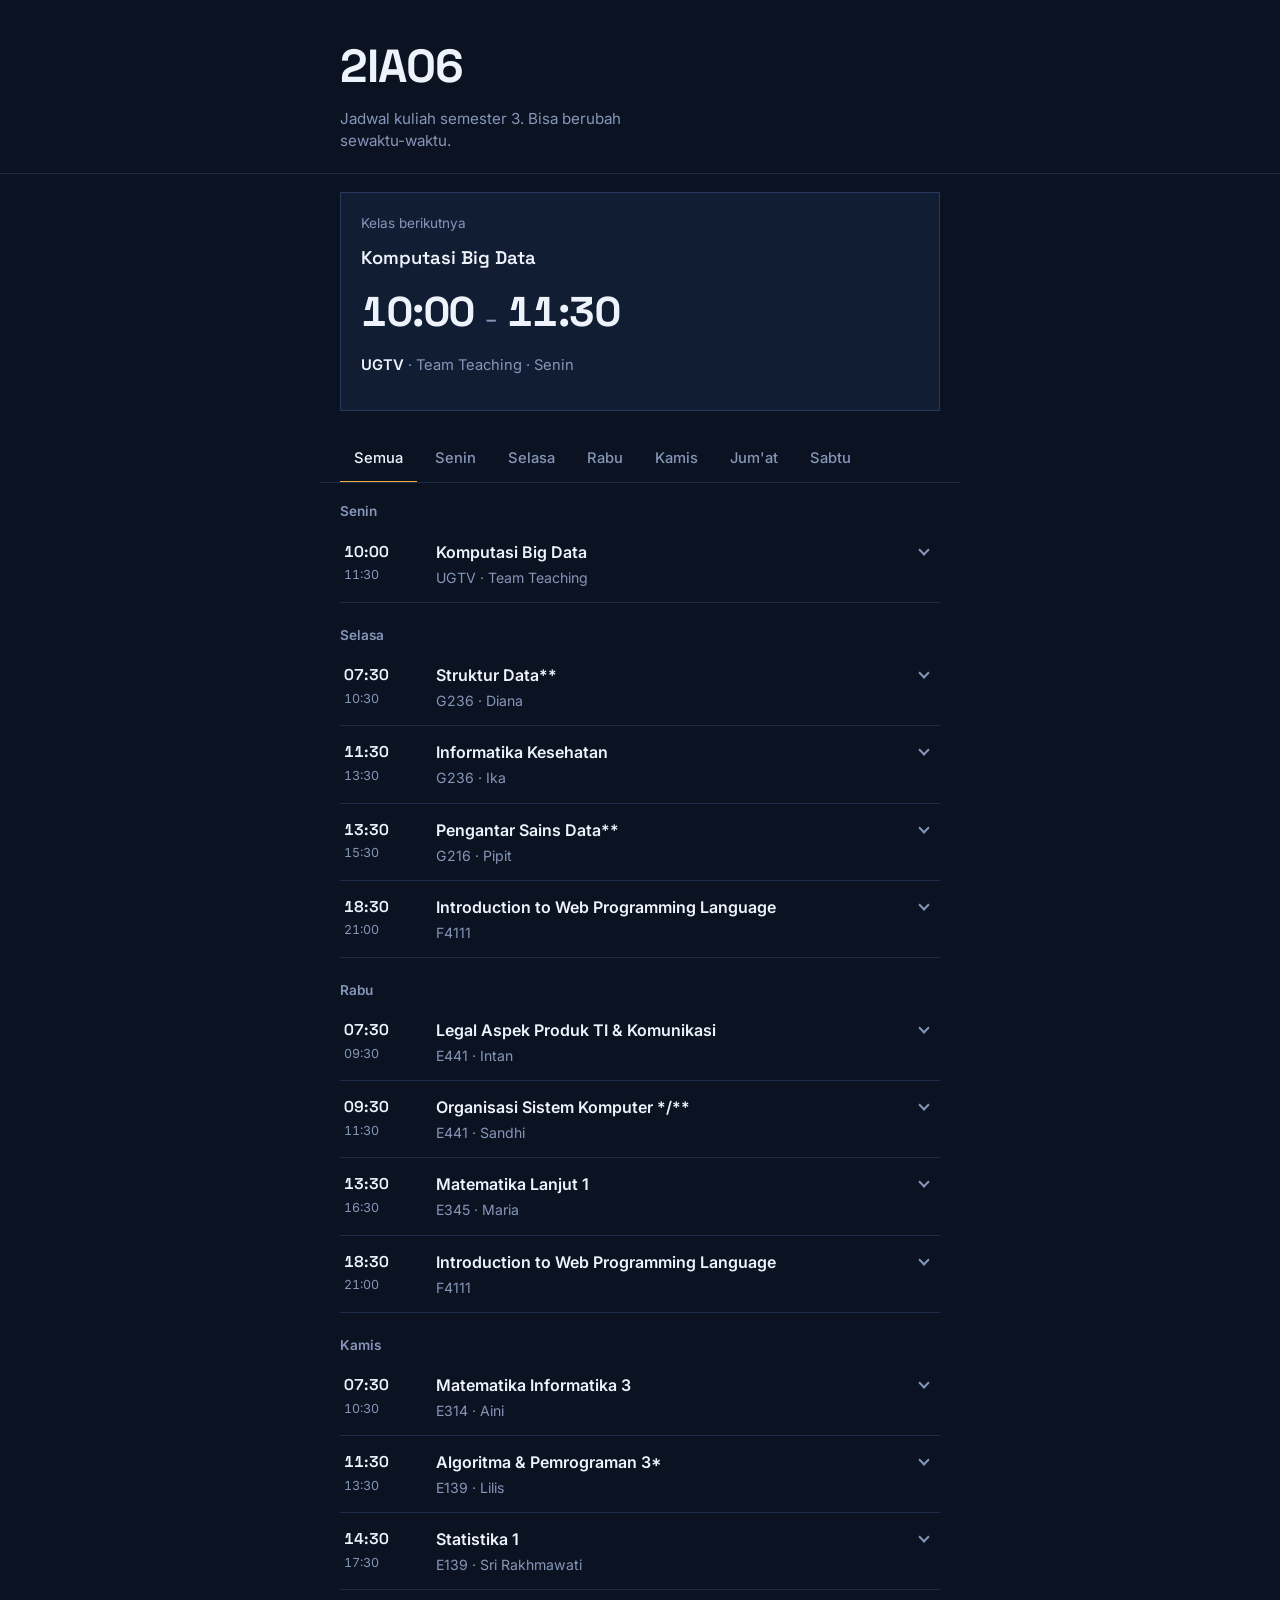
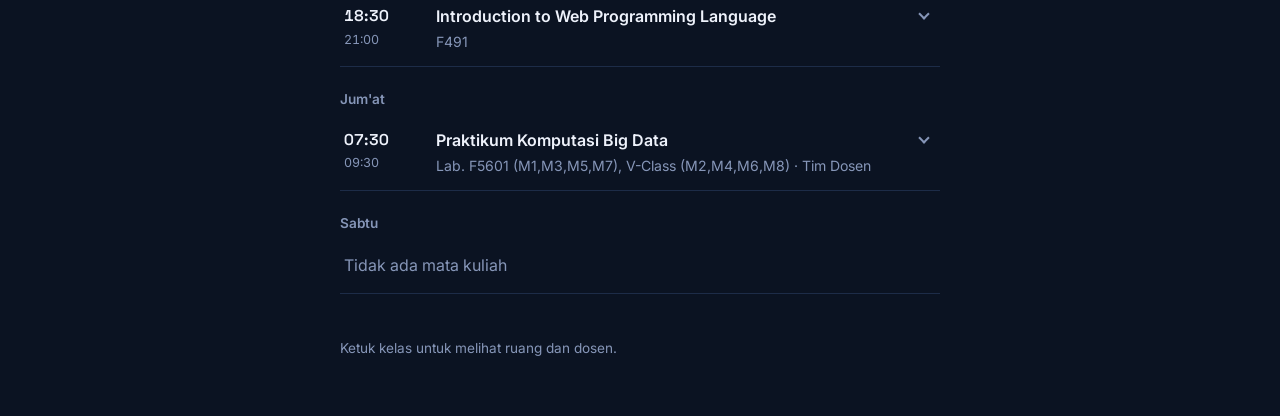
==== commit 918e4f62: "Fix HTML formatting and remove asterisks" ====
--- a/index.html
+++ b/index.html
@@ -18,7 +18,7 @@
     <header class="masthead">
       <div class="wrap">
         <h1>2IA06</h1>
-        <p class="sub">Jadwal kuliah semester 3. *Bisa berubah sewaktu-waktu.</p>
+        <p class="sub">Jadwal kuliah semester 3. Bisa berubah sewaktu-waktu.</p>
       </div>
     </header>
 
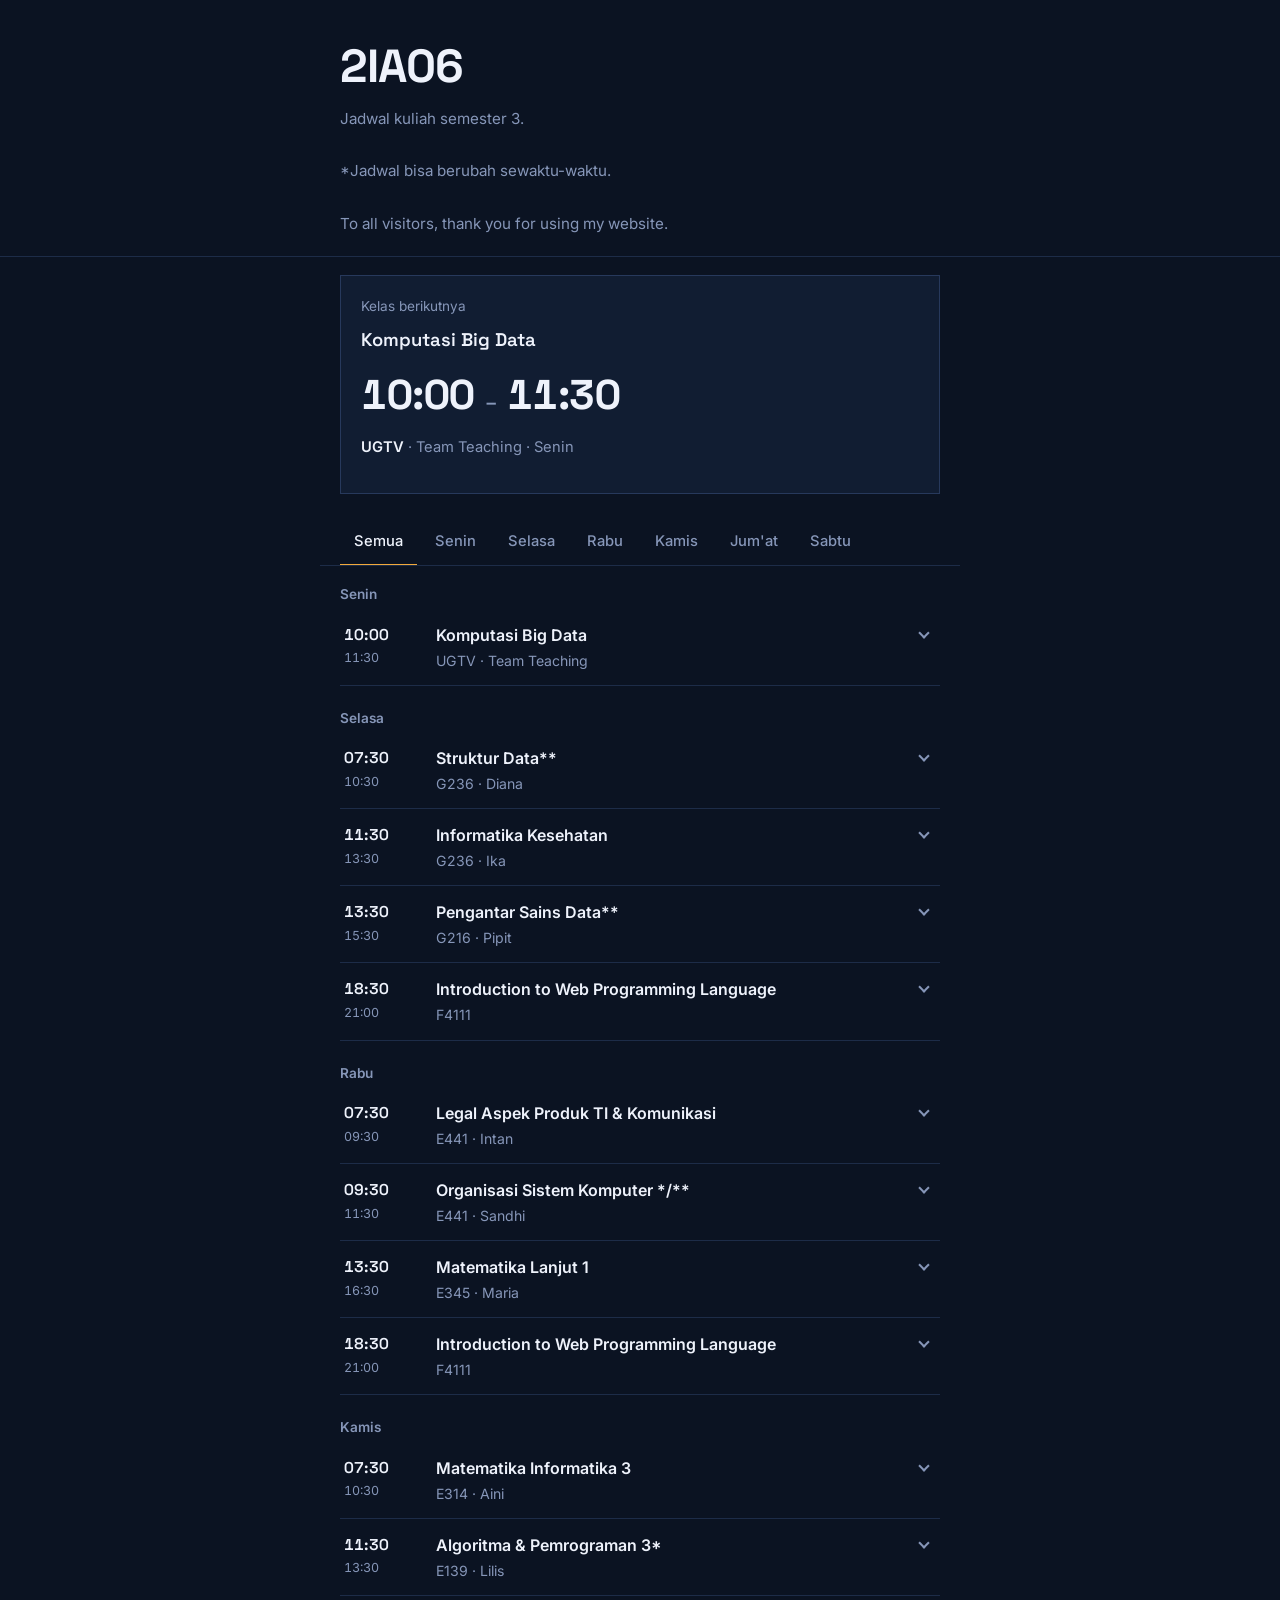
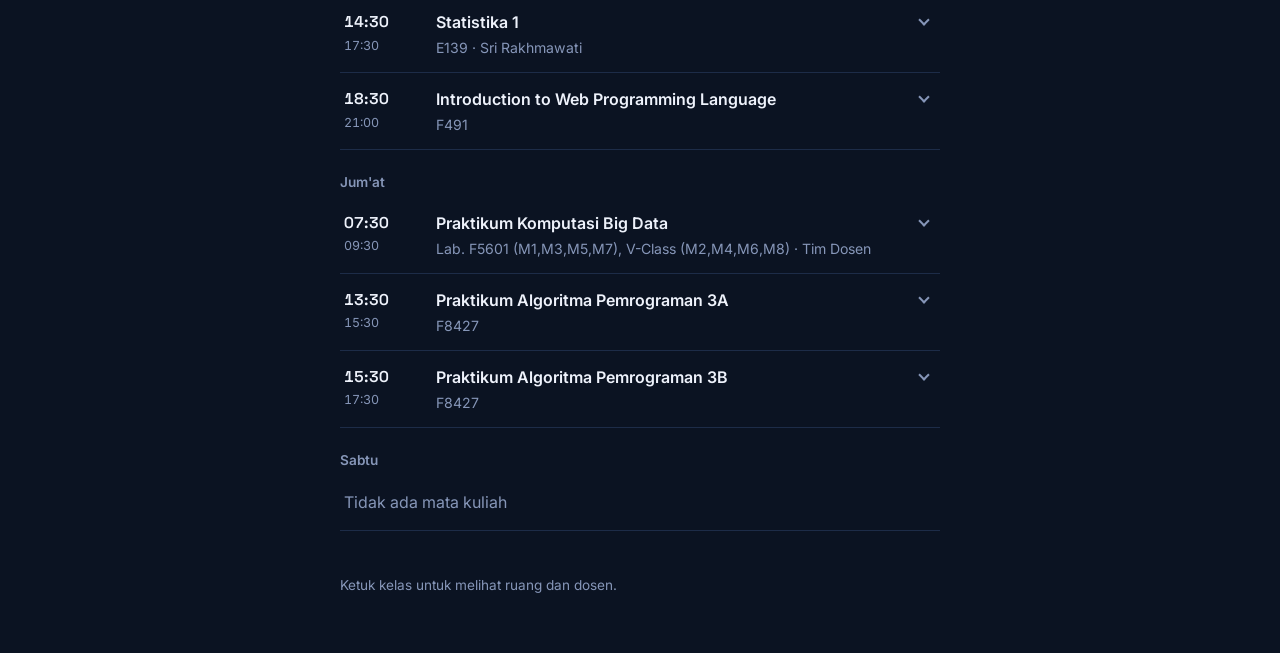
==== commit 655f40e6: "Update schedule message and add visitor note Added additional information about schedule changes and" ====
--- a/index.html
+++ b/index.html
@@ -18,7 +18,11 @@
     <header class="masthead">
       <div class="wrap">
         <h1>2IA06</h1>
-        <p class="sub">Jadwal kuliah semester 3. Bisa berubah sewaktu-waktu.</p>
+        <p class="sub">Jadwal kuliah semester 3.</p>
+        <br>
+        <p class="sub">*Jadwal bisa berubah sewaktu-waktu.</p>
+        <br>
+        <p class="sub">To all visitors, thank you for using my website.</p>
       </div>
     </header>
 
--- a/styles.css
+++ b/styles.css
@@ -1,3 +1,12 @@
+/* ===========================================================
+   2IA06 — papan jadwal kuliah
+   Konsep: papan keberangkatan (departure board). Jadwal kuliah
+   pada dasarnya adalah tabel waktu, jadi tampilannya mengambil
+   bentuk papan split-flap: dasar gelap, angka jam tegas dengan
+   lebar tetap, satu warna aksen (kuning gading) untuk kelas yang
+   sedang berjalan. Baris rapat bergaris tipis, bukan kartu bulat.
+   =========================================================== */
+
 :root {
   --ground: #0b1322;
   --panel: #111d32;
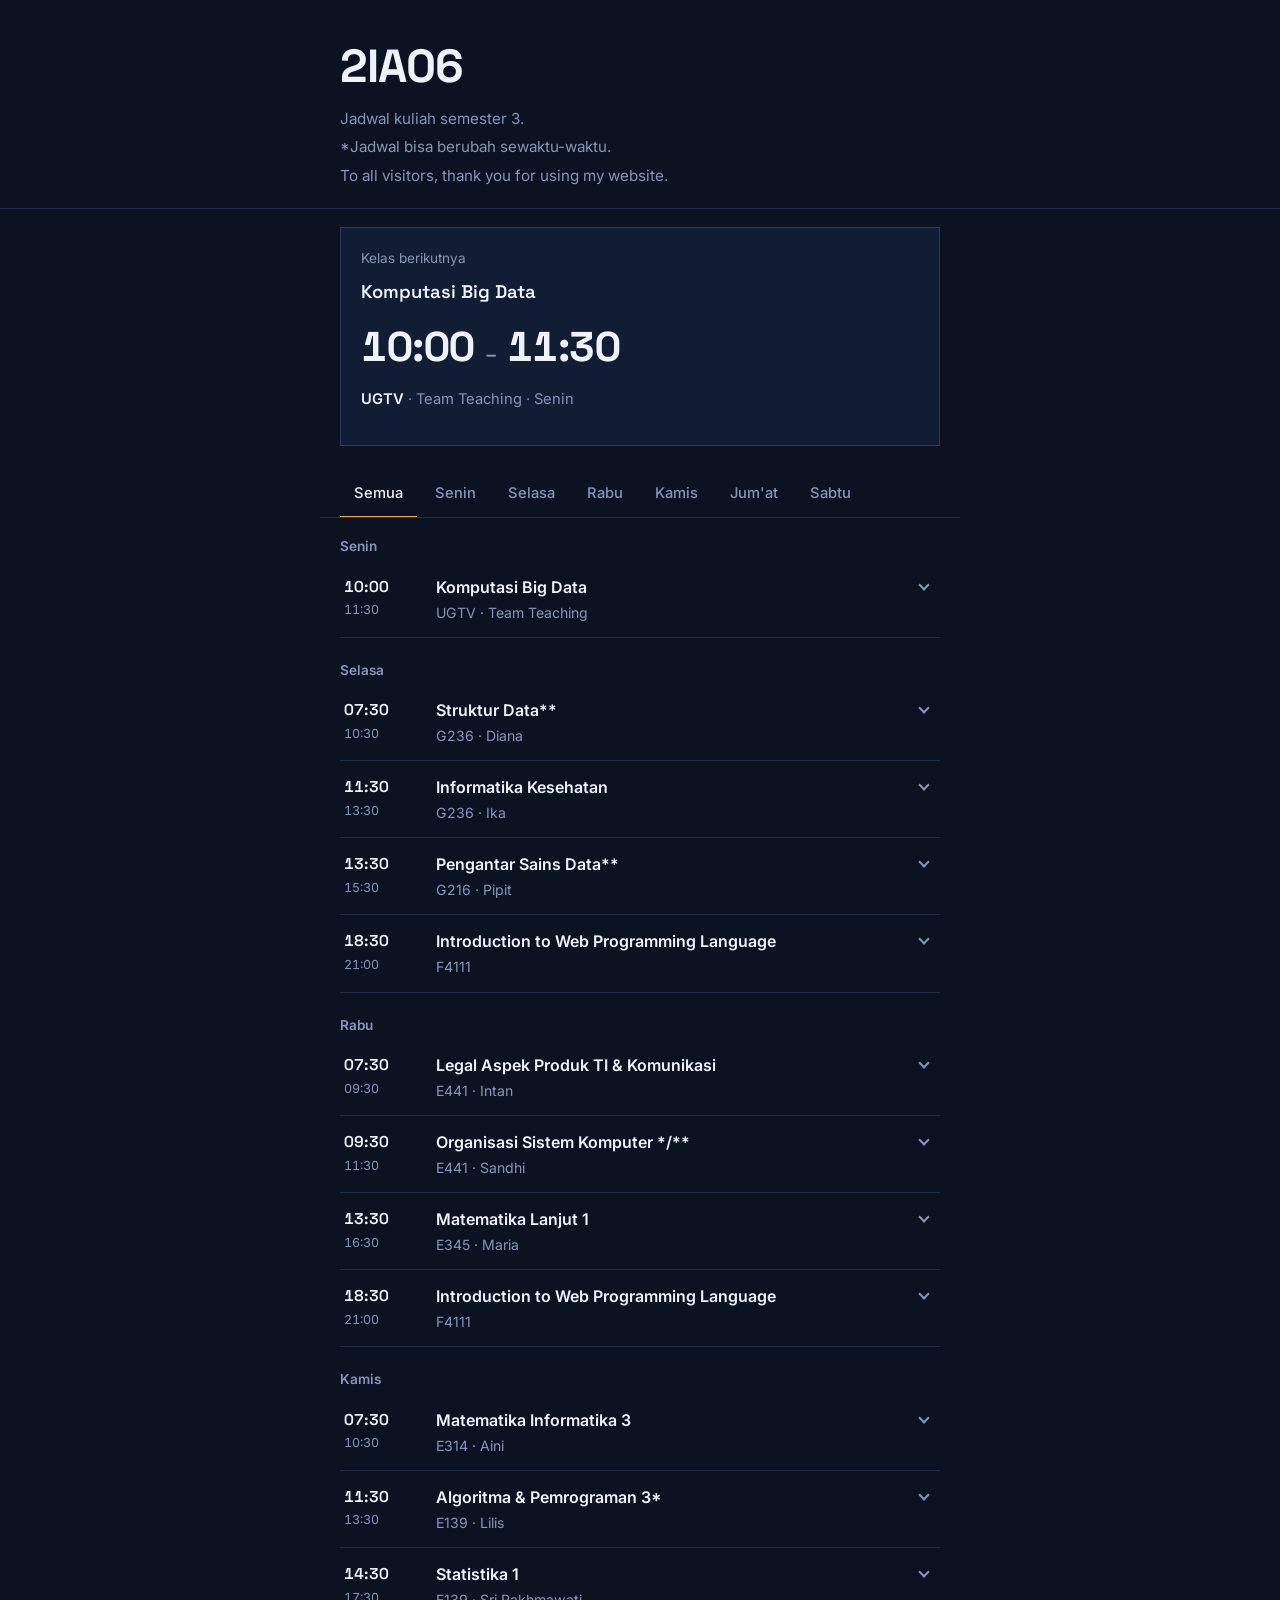
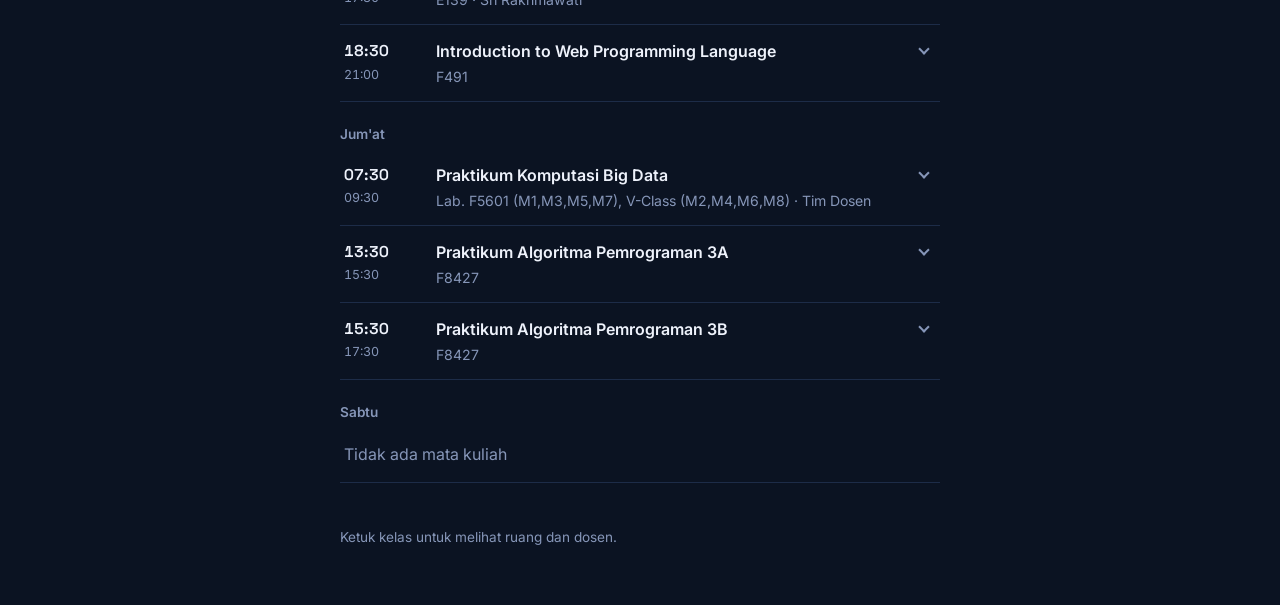
==== commit 5e120221: "Clean up header by removing line breaks Removed unnecessary line breaks from the header." ====
--- a/index.html
+++ b/index.html
@@ -19,9 +19,7 @@
       <div class="wrap">
         <h1>2IA06</h1>
         <p class="sub">Jadwal kuliah semester 3.</p>
-        <br>
         <p class="sub">*Jadwal bisa berubah sewaktu-waktu.</p>
-        <br>
         <p class="sub">To all visitors, thank you for using my website.</p>
       </div>
     </header>
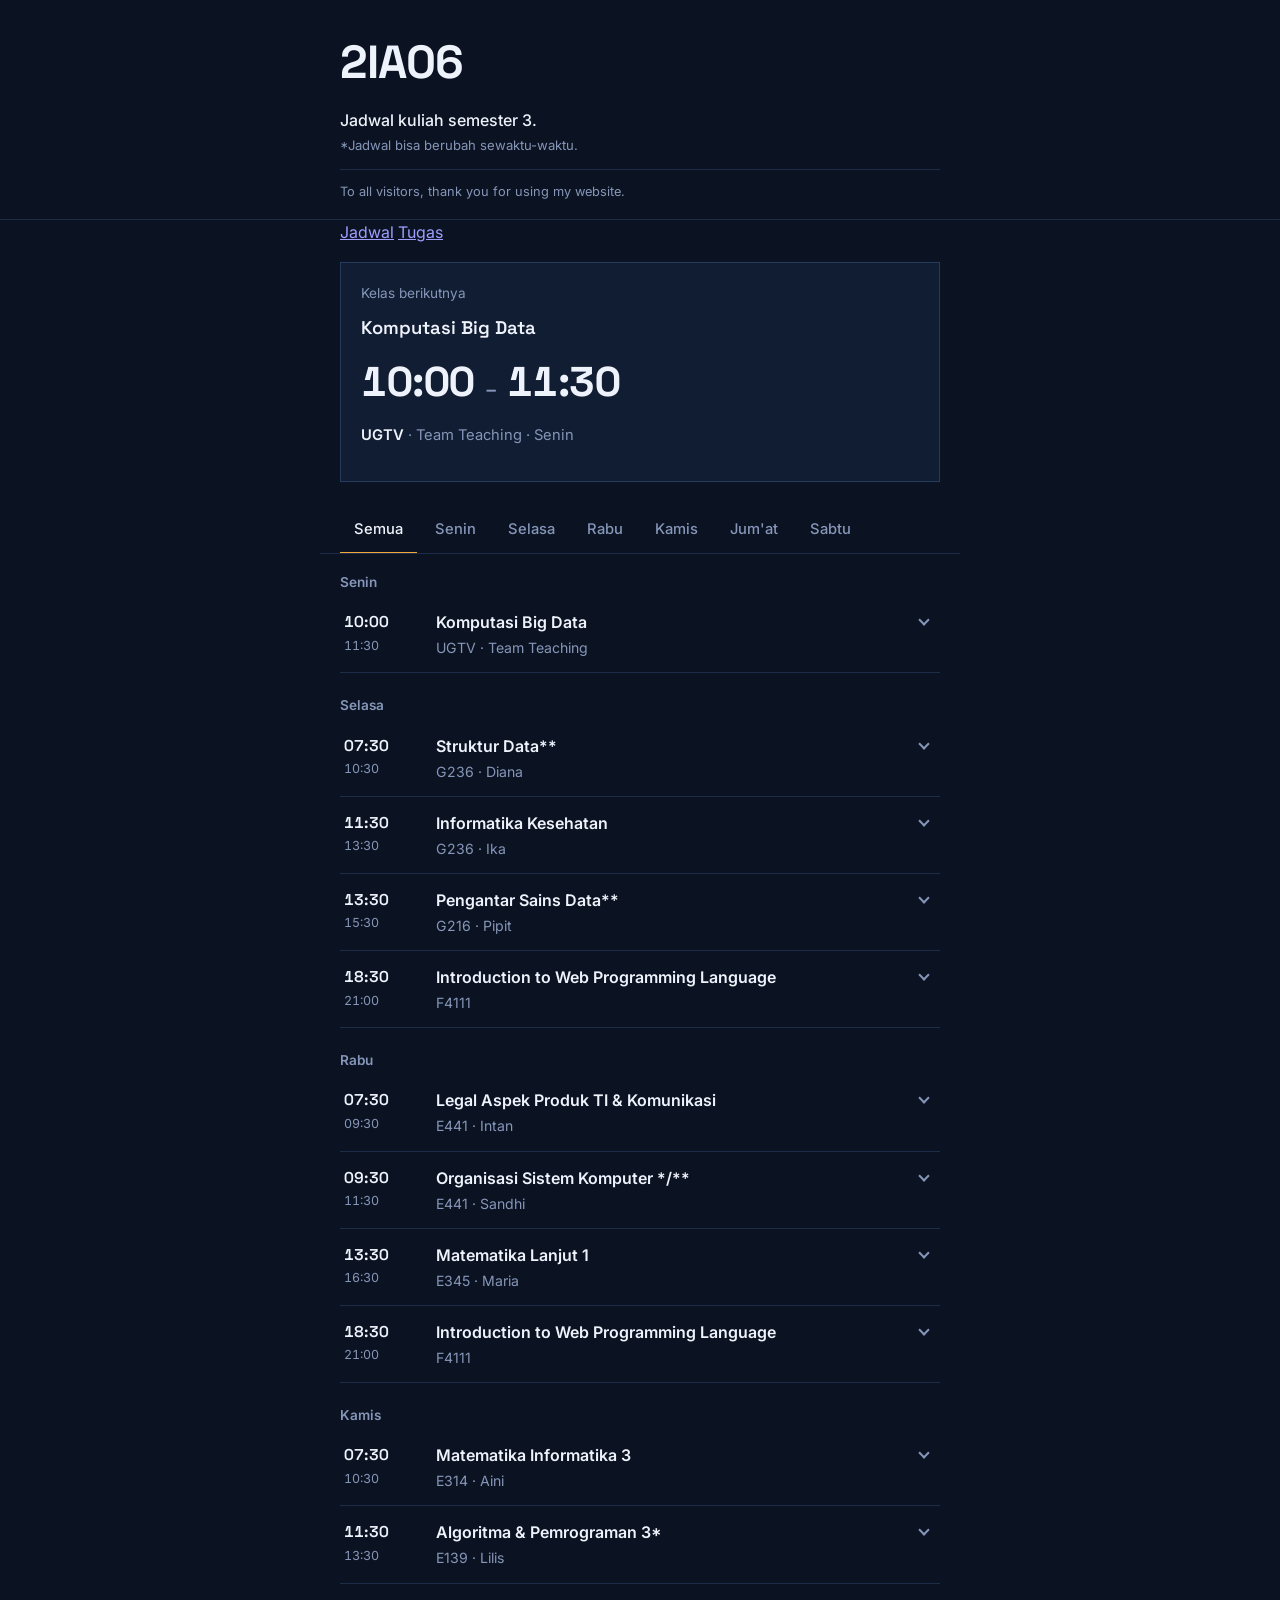
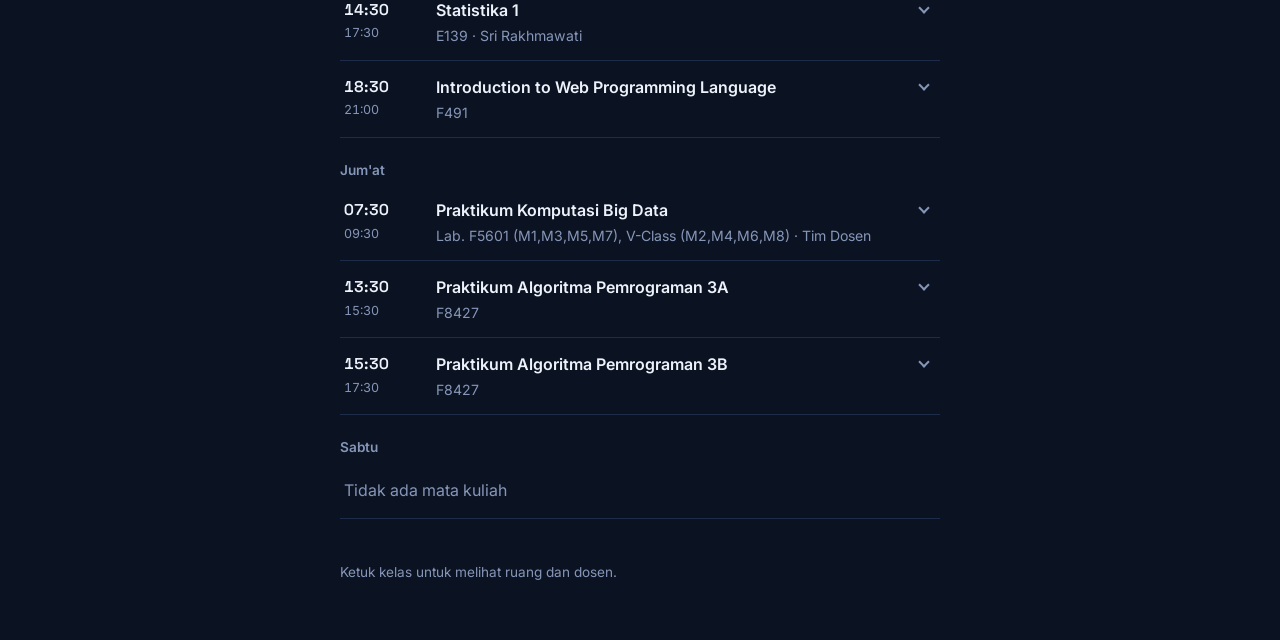
==== commit 29a82f98: "Add navigation links to index.html Added navigation links for 'Jadwal' and 'Tugas' pages." ====
--- a/index.html
+++ b/index.html
@@ -24,6 +24,11 @@
       </div>
     </header>
 
+    <nav class="wrap pages" aria-label="Halaman">
+      <a href="index.html" aria-current="page">Jadwal</a>
+      <a href="tugas.html">Tugas</a>
+    </nav>
+
     <section class="wrap" aria-live="polite">
       <div class="board-now" id="now"></div>
     </section>
--- a/styles.css
+++ b/styles.css
@@ -46,7 +46,7 @@
 
 /* ---------- Header ---------- */
 .masthead {
-  padding: 32px 0 20px;
+  padding: 28px 0 18px;
   border-bottom: 1px solid var(--line-soft);
 }
 .masthead h1 {
@@ -57,10 +57,24 @@
   letter-spacing: -0.02em;
 }
 .masthead .sub {
-  margin: 6px 0 0;
-  color: var(--mute);
-  font-size: 0.95rem;
-  max-width: 34ch;
+  margin: 4px 0 0;
+  color: var(--mute);
+  font-size: 0.82rem;
+  line-height: 1.5;
+}
+/* baris 1: keterangan utama */
+.masthead .sub:nth-of-type(1) {
+  margin-top: 10px;
+  color: var(--ink);
+  font-size: 1rem;
+  font-weight: 500;
+}
+/* baris 3: ucapan, dipisah garis tipis supaya tidak menumpuk */
+.masthead .sub:nth-of-type(3) {
+  margin-top: 14px;
+  padding-top: 12px;
+  border-top: 1px solid var(--line-soft);
+  font-size: 0.8rem;
 }
 
 /* ---------- Pemilih nama ---------- */
